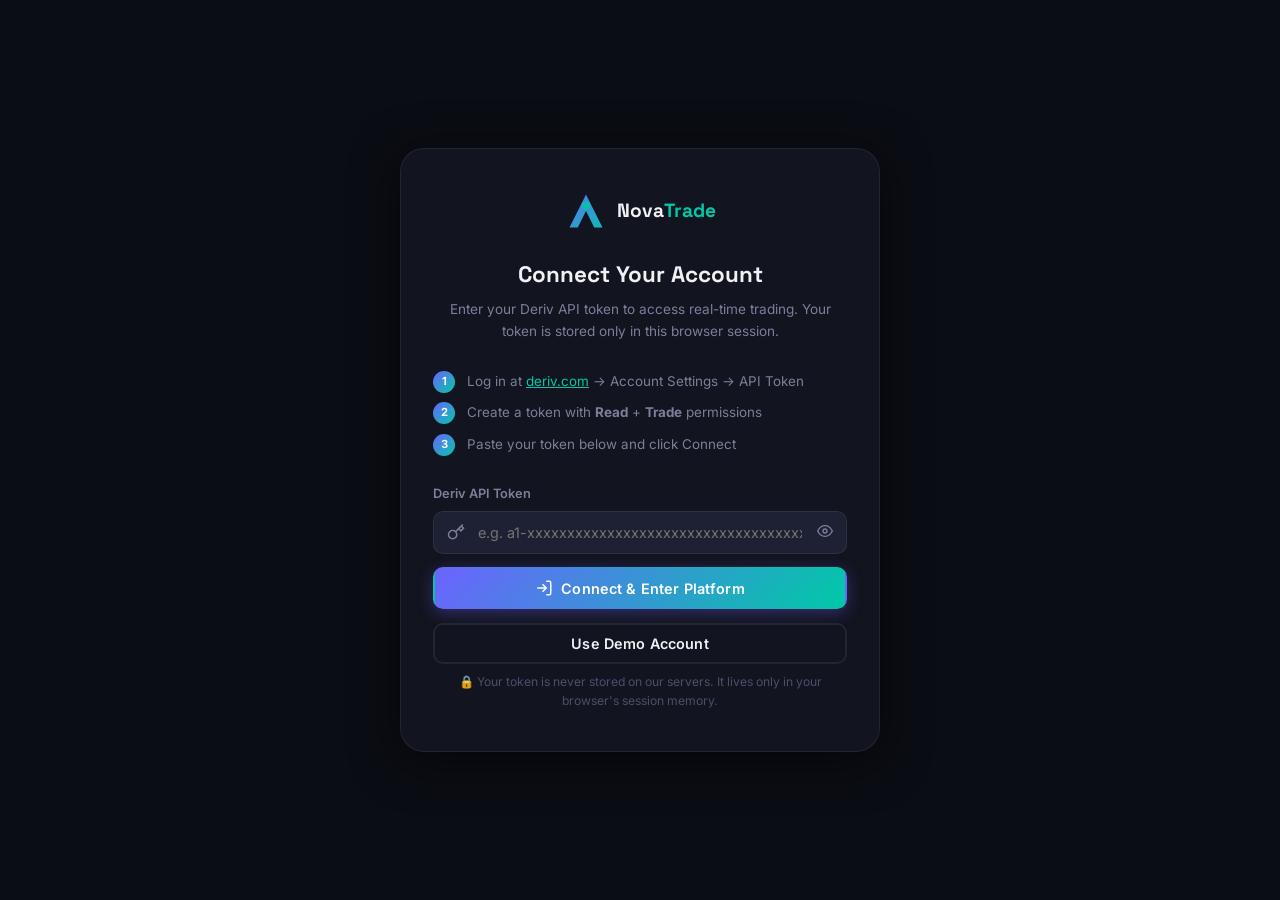
==== dashboard.html @ 6cf92b26 "🚀 Initial commit — NovaTrade trading platform" ====
<!DOCTYPE html>
<html lang="en">
<head>
  <meta charset="UTF-8"/>
  <meta name="viewport" content="width=device-width, initial-scale=1.0"/>
  <title>NovaTrade — Trading Dashboard</title>
  <link rel="icon" type="image/svg+xml" href="assets/logo.svg"/>
  <link rel="stylesheet" href="css/main.css"/>
  <link rel="stylesheet" href="css/dashboard.css"/>
  <link href="https://fonts.googleapis.com/css2?family=Inter:wght@300;400;500;600;700;800&family=Space+Grotesk:wght@400;500;600;700&display=swap" rel="stylesheet"/>
</head>
<body class="dashboard-body">

<!-- AUTH GATE -->
<div class="auth-gate" id="authGate">
  <div class="auth-card">
    <div class="auth-logo">
      <svg width="44" height="44" viewBox="0 0 32 32" fill="none">
        <defs>
          <linearGradient id="aLogoGrad" x1="0" y1="0" x2="32" y2="32" gradientUnits="userSpaceOnUse">
            <stop offset="0%" stop-color="#6C63FF"/>
            <stop offset="100%" stop-color="#00C9A7"/>
          </linearGradient>
        </defs>
        <path d="M4 28 L16 4 L28 28 L22 28 L16 16 L10 28 Z" fill="url(#aLogoGrad)"/>
        <circle cx="16" cy="12" r="3" fill="#00C9A7" opacity="0.85"/>
      </svg>
      <span class="logo-text">Nova<span class="logo-accent">Trade</span></span>
    </div>
    <h2>Connect Your Account</h2>
    <p class="auth-sub">Enter your Deriv API token to access real-time trading. Your token is stored only in this browser session.</p>

    <div class="auth-steps">
      <div class="step">
        <span class="step-num">1</span>
        <span>Log in at <a href="https://deriv.com" target="_blank" rel="noopener">deriv.com</a> → Account Settings → API Token</span>
      </div>
      <div class="step">
        <span class="step-num">2</span>
        <span>Create a token with <strong>Read</strong> + <strong>Trade</strong> permissions</span>
      </div>
      <div class="step">
        <span class="step-num">3</span>
        <span>Paste your token below and click Connect</span>
      </div>
    </div>

    <div class="auth-form">
      <div class="input-group">
        <label for="apiTokenInput">Deriv API Token</label>
        <div class="input-wrap">
          <svg class="input-icon" width="18" height="18" viewBox="0 0 24 24" fill="none" stroke="currentColor" stroke-width="2"><path d="M21 2l-2 2m-7.61 7.61a5.5 5.5 0 1 1-7.778 7.778 5.5 5.5 0 0 1 7.777-7.777zm0 0L15.5 7.5m0 0l3 3L22 7l-3-3m-3.5 3.5L19 4"/></svg>
          <input type="password" id="apiTokenInput" placeholder="e.g. a1-xxxxxxxxxxxxxxxxxxxxxxxxxxxxxxxxxxxxxxxx" autocomplete="off"/>
          <button class="toggle-vis" id="toggleVis" aria-label="Toggle visibility" type="button">
            <svg width="16" height="16" viewBox="0 0 24 24" fill="none" stroke="currentColor" stroke-width="2"><path d="M1 12s4-8 11-8 11 8 11 8-4 8-11 8-11-8-11-8z"/><circle cx="12" cy="12" r="3"/></svg>
          </button>
        </div>
      </div>
      <div class="auth-error" id="authError"></div>
      <button class="btn btn-primary btn-full" id="connectBtn">
        <svg width="18" height="18" viewBox="0 0 24 24" fill="none" stroke="currentColor" stroke-width="2"><path d="M15 3h4a2 2 0 0 1 2 2v14a2 2 0 0 1-2 2h-4M10 17l5-5-5-5M13 12H3"/></svg>
        Connect &amp; Enter Platform
      </button>
      <button class="btn btn-ghost btn-full" id="demoBtn">
        Use Demo Account
      </button>
    </div>
    <p class="auth-note">🔒 Your token is never stored on our servers. It lives only in your browser's session memory.</p>
  </div>
</div>

<!-- MAIN DASHBOARD -->
<div class="dash-layout" id="dashLayout" style="display:none">

  <!-- SIDEBAR -->
  <aside class="sidebar" id="sidebar">
    <div class="sidebar-logo">
      <svg width="28" height="28" viewBox="0 0 32 32" fill="none">
        <defs>
          <linearGradient id="sLogoGrad" x1="0" y1="0" x2="32" y2="32" gradientUnits="userSpaceOnUse">
            <stop offset="0%" stop-color="#6C63FF"/>
            <stop offset="100%" stop-color="#00C9A7"/>
          </linearGradient>
        </defs>
        <path d="M4 28 L16 4 L28 28 L22 28 L16 16 L10 28 Z" fill="url(#sLogoGrad)"/>
        <circle cx="16" cy="12" r="3" fill="#00C9A7" opacity="0.85"/>
      </svg>
      <span class="logo-text">Nova<span class="logo-accent">Trade</span></span>
    </div>

    <nav class="sidebar-nav">
      <a href="#" class="sidebar-link active" data-tab="trade">
        <svg width="18" height="18" viewBox="0 0 24 24" fill="none" stroke="currentColor" stroke-width="2"><polyline points="22 12 18 12 15 21 9 3 6 12 2 12"/></svg>
        <span>Trade</span>
      </a>
      <a href="#" class="sidebar-link" data-tab="portfolio">
        <svg width="18" height="18" viewBox="0 0 24 24" fill="none" stroke="currentColor" stroke-width="2"><line x1="18" y1="20" x2="18" y2="10"/><line x1="12" y1="20" x2="12" y2="4"/><line x1="6" y1="20" x2="6" y2="14"/></svg>
        <span>Portfolio</span>
      </a>
      <a href="#" class="sidebar-link" data-tab="history">
        <svg width="18" height="18" viewBox="0 0 24 24" fill="none" stroke="currentColor" stroke-width="2"><circle cx="12" cy="12" r="10"/><polyline points="12 6 12 12 16 14"/></svg>
        <span>History</span>
      </a>
      <a href="#" class="sidebar-link" data-tab="markets">
        <svg width="18" height="18" viewBox="0 0 24 24" fill="none" stroke="currentColor" stroke-width="2"><rect x="2" y="3" width="20" height="14" rx="2"/><line x1="8" y1="21" x2="16" y2="21"/><line x1="12" y1="17" x2="12" y2="21"/></svg>
        <span>Markets</span>
      </a>
    </nav>

    <div class="sidebar-bottom">
      <div class="account-info" id="accountInfo">
        <div class="account-avatar" id="accountAvatar">?</div>
        <div class="account-details">
          <div class="account-name" id="accountName">Loading…</div>
          <div class="account-type" id="accountType">—</div>
        </div>
      </div>
      <button class="sidebar-link logout-btn" id="logoutBtn">
        <svg width="16" height="16" viewBox="0 0 24 24" fill="none" stroke="currentColor" stroke-width="2"><path d="M9 21H5a2 2 0 0 1-2-2V5a2 2 0 0 1 2-2h4M16 17l5-5-5-5M21 12H9"/></svg>
        <span>Disconnect</span>
      </button>
    </div>
  </aside>

  <!-- MAIN CONTENT -->
  <main class="dash-main">
    <!-- TOP BAR -->
    <header class="dash-header">
      <div class="dash-header-left">
        <button class="sidebar-toggle" id="sidebarToggle" aria-label="Toggle sidebar">
          <svg width="20" height="20" viewBox="0 0 24 24" fill="none" stroke="currentColor" stroke-width="2"><line x1="3" y1="12" x2="21" y2="12"/><line x1="3" y1="6" x2="21" y2="6"/><line x1="3" y1="18" x2="21" y2="18"/></svg>
        </button>
        <div class="ws-status" id="wsStatus">
          <span class="ws-dot connecting"></span>
          <span class="ws-label">Connecting…</span>
        </div>
      </div>
      <div class="dash-header-right">
        <div class="balance-pill">
          <svg width="14" height="14" viewBox="0 0 24 24" fill="none" stroke="currentColor" stroke-width="2"><path d="M1 4c0-1.1.9-2 2-2h18a2 2 0 0 1 2 2v16a2 2 0 0 1-2 2H3a2 2 0 0 1-2-2V4zm14 0v20M1 10h22"/></svg>
          <span id="balanceDisplay">—</span>
        </div>
      </div>
    </header>

    <!-- TRADE TAB -->
    <div class="tab-content active" id="tab-trade">
      <div class="trade-grid">

        <!-- CHART PANEL -->
        <div class="chart-panel panel">
          <div class="panel-header">
            <div class="symbol-selector">
              <select id="symbolSelect" class="symbol-select">
                <option value="R_100">Volatility 100 Index</option>
                <option value="R_75">Volatility 75 Index</option>
                <option value="R_50">Volatility 50 Index</option>
                <option value="R_25">Volatility 25 Index</option>
                <option value="R_10">Volatility 10 Index</option>
                <option value="CRASH500">Crash 500 Index</option>
                <option value="BOOM500">Boom 500 Index</option>
                <option value="CRASH1000">Crash 1000 Index</option>
                <option value="BOOM1000">Boom 1000 Index</option>
                <option value="stpRNG">Step Index</option>
                <option value="frxEURUSD">EUR/USD</option>
                <option value="frxGBPUSD">GBP/USD</option>
                <option value="frxUSDJPY">USD/JPY</option>
                <option value="frxAUDUSD">AUD/USD</option>
                <option value="frxXAUUSD">Gold (XAU/USD)</option>
              </select>
              <div class="live-price" id="livePrice">
                <span class="price-value" id="priceValue">—</span>
                <span class="price-change" id="priceChange">—</span>
              </div>
            </div>
            <div class="chart-controls">
              <button class="chart-type-btn active" data-type="candle">Candle</button>
              <button class="chart-type-btn" data-type="line">Line</button>
              <div class="granularity-select">
                <select id="granularitySelect">
                  <option value="60">1m</option>
                  <option value="300" selected>5m</option>
                  <option value="900">15m</option>
                  <option value="3600">1h</option>
                  <option value="86400">1D</option>
                </select>
              </div>
            </div>
          </div>
          <div class="chart-area">
            <canvas id="priceChart"></canvas>
            <div class="chart-loading" id="chartLoading">
              <div class="spinner"></div>
              <span>Loading chart…</span>
            </div>
          </div>
        </div>

        <!-- ORDER PANEL -->
        <div class="order-panel panel">
          <div class="panel-header">
            <h3>Place Contract</h3>
          </div>
          <div class="order-form">
            <div class="form-group">
              <label>Contract Type</label>
              <div class="contract-type-tabs">
                <button class="ct-tab active" data-ct="rise_fall">Rise / Fall</button>
                <button class="ct-tab" data-ct="touch">Touch / No Touch</button>
                <button class="ct-tab" data-ct="in_out">In / Out</button>
              </div>
            </div>

            <div class="form-group">
              <label for="stakeInput">Stake Amount (USD)</label>
              <div class="input-wrap">
                <span class="input-prefix">$</span>
                <input type="number" id="stakeInput" value="10" min="0.35" max="50000" step="0.01" class="form-control"/>
              </div>
              <div class="stake-quick">
                <button class="quick-btn" data-val="1">$1</button>
                <button class="quick-btn" data-val="5">$5</button>
                <button class="quick-btn" data-val="10">$10</button>
                <button class="quick-btn" data-val="25">$25</button>
                <button class="quick-btn" data-val="50">$50</button>
              </div>
            </div>

            <div class="form-group">
              <label for="durationInput">Duration</label>
              <div class="duration-row">
                <input type="number" id="durationInput" value="5" min="1" max="365" class="form-control duration-field"/>
                <select id="durationUnit" class="form-control duration-unit">
                  <option value="t">Ticks</option>
                  <option value="s">Seconds</option>
                  <option value="m" selected>Minutes</option>
                  <option value="h">Hours</option>
                  <option value="d">Days</option>
                </select>
              </div>
            </div>

            <div class="payout-preview" id="payoutPreview">
              <div class="payout-row">
                <span>Est. Payout</span>
                <span id="payoutAmt">—</span>
              </div>
              <div class="payout-row">
                <span>Profit if win</span>
                <span id="profitAmt" class="profit-green">—</span>
              </div>
            </div>

            <div class="order-btns">
              <button class="btn-trade btn-rise" id="riseBtn">
                <svg width="18" height="18" viewBox="0 0 24 24" fill="none" stroke="currentColor" stroke-width="2.5"><polyline points="18 15 12 9 6 15"/></svg>
                Rise
              </button>
              <button class="btn-trade btn-fall" id="fallBtn">
                <svg width="18" height="18" viewBox="0 0 24 24" fill="none" stroke="currentColor" stroke-width="2.5"><polyline points="6 9 12 15 18 9"/></svg>
                Fall
              </button>
            </div>

            <div class="trade-result" id="tradeResult"></div>
          </div>
        </div>

      </div>

      <!-- OPEN CONTRACTS -->
      <div class="panel open-contracts-panel">
        <div class="panel-header">
          <h3>Open Contracts</h3>
          <span class="badge" id="openContractsBadge">0</span>
        </div>
        <div class="table-wrap">
          <table class="data-table" id="openContractsTable">
            <thead>
              <tr>
                <th>Contract ID</th>
                <th>Symbol</th>
                <th>Type</th>
                <th>Stake</th>
                <th>Payout</th>
                <th>Current P&amp;L</th>
                <th>Status</th>
              </tr>
            </thead>
            <tbody id="openContractsTbody">
              <tr class="empty-row">
                <td colspan="7">No open contracts. Place a trade above.</td>
              </tr>
            </tbody>
          </table>
        </div>
      </div>
    </div>

    <!-- PORTFOLIO TAB -->
    <div class="tab-content" id="tab-portfolio">
      <div class="portfolio-cards">
        <div class="kpi-card">
          <div class="kpi-icon kpi--purple">💼</div>
          <div class="kpi-data">
            <div class="kpi-label">Account Balance</div>
            <div class="kpi-value" id="portfolioBalance">—</div>
          </div>
        </div>
        <div class="kpi-card">
          <div class="kpi-icon kpi--teal">📊</div>
          <div class="kpi-data">
            <div class="kpi-label">Total Trades</div>
            <div class="kpi-value" id="totalTrades">—</div>
          </div>
        </div>
        <div class="kpi-card">
          <div class="kpi-icon kpi--green">✅</div>
          <div class="kpi-data">
            <div class="kpi-label">Won</div>
            <div class="kpi-value" id="tradesWon">—</div>
          </div>
        </div>
        <div class="kpi-card">
          <div class="kpi-icon kpi--red">❌</div>
          <div class="kpi-data">
            <div class="kpi-label">Lost</div>
            <div class="kpi-value" id="tradesLost">—</div>
          </div>
        </div>
        <div class="kpi-card">
          <div class="kpi-icon kpi--blue">🎯</div>
          <div class="kpi-data">
            <div class="kpi-label">Win Rate</div>
            <div class="kpi-value" id="winRate">—</div>
          </div>
        </div>
        <div class="kpi-card">
          <div class="kpi-icon kpi--orange">💰</div>
          <div class="kpi-data">
            <div class="kpi-label">Net P&L (Session)</div>
            <div class="kpi-value" id="netPnl">—</div>
          </div>
        </div>
      </div>

      <div class="panel">
        <div class="panel-header"><h3>Account Information</h3></div>
        <div class="account-details-grid" id="accountDetailsGrid">
          <div class="detail-row"><span class="detail-label">Login ID</span><span class="detail-val" id="detailLoginId">—</span></div>
          <div class="detail-row"><span class="detail-label">Currency</span><span class="detail-val" id="detailCurrency">—</span></div>
          <div class="detail-row"><span class="detail-label">Account Type</span><span class="detail-val" id="detailType">—</span></div>
          <div class="detail-row"><span class="detail-label">Country</span><span class="detail-val" id="detailCountry">—</span></div>
          <div class="detail-row"><span class="detail-label">Email</span><span class="detail-val" id="detailEmail">—</span></div>
          <div class="detail-row"><span class="detail-label">Status</span><span class="detail-val status-active">Active ✓</span></div>
        </div>
      </div>
    </div>

    <!-- HISTORY TAB -->
    <div class="tab-content" id="tab-history">
      <div class="panel">
        <div class="panel-header">
          <h3>Contract History</h3>
          <button class="btn btn-sm btn-outline" id="refreshHistory">Refresh</button>
        </div>
        <div class="table-wrap">
          <table class="data-table" id="historyTable">
            <thead>
              <tr>
                <th>Date &amp; Time</th>
                <th>Symbol</th>
                <th>Contract</th>
                <th>Stake</th>
                <th>Payout</th>
                <th>P&amp;L</th>
                <th>Result</th>
              </tr>
            </thead>
            <tbody id="historyTbody">
              <tr class="empty-row">
                <td colspan="7">No contract history yet.</td>
              </tr>
            </tbody>
          </table>
        </div>
      </div>
    </div>

    <!-- MARKETS TAB -->
    <div class="tab-content" id="tab-markets">
      <div class="panel">
        <div class="panel-header">
          <h3>Market Watchlist</h3>
          <div class="search-wrap">
            <input type="text" id="marketSearch" placeholder="Search symbols…" class="search-input"/>
          </div>
        </div>
        <div class="markets-watchlist" id="marketsWatchlist">
          <div class="watchlist-loading">
            <div class="spinner"></div> Loading markets…
          </div>
        </div>
      </div>
    </div>

  </main>
</div>

<!-- TOAST CONTAINER -->
<div class="toast-container" id="toastContainer"></div>

<script src="js/deriv-ws.js"></script>
<script src="js/chart.js"></script>
<script src="js/dashboard.js"></script>
</body>
</html>
---- css/main.css ----
/* ============================================================
   NovaTrade — Main Stylesheet
   Author: NovaTrade Engineering
   ============================================================ */

:root {
  /* Palette */
  --bg-deep:       #0b0d14;
  --bg-card:       #12141f;
  --bg-card2:      #181b2a;
  --bg-input:      #1e2133;
  --border:        rgba(255,255,255,0.07);
  --border-focus:  rgba(108,99,255,0.6);

  --purple:        #6C63FF;
  --purple-dark:   #5348d4;
  --teal:          #00C9A7;
  --teal-dark:     #00a88c;
  --blue:          #4F9CF9;
  --green:         #22c55e;
  --red:           #ef4444;
  --orange:        #f97316;
  --yellow:        #eab308;

  --text:          #f0f1f5;
  --text-muted:    #7b7f99;
  --text-dim:      #4a4f6a;

  /* Typography */
  --font-body:     'Inter', -apple-system, BlinkMacSystemFont, sans-serif;
  --font-display:  'Space Grotesk', sans-serif;

  /* Radius */
  --r-sm: 6px;
  --r-md: 10px;
  --r-lg: 16px;
  --r-xl: 24px;

  /* Shadows */
  --shadow-sm:  0 2px 8px rgba(0,0,0,.3);
  --shadow-md:  0 4px 24px rgba(0,0,0,.45);
  --shadow-lg:  0 8px 48px rgba(0,0,0,.55);
  --shadow-glow: 0 0 32px rgba(108,99,255,.18);
}

*,*::before,*::after { box-sizing: border-box; margin: 0; padding: 0; }

html { scroll-behavior: smooth; font-size: 16px; }

body {
  font-family: var(--font-body);
  background: var(--bg-deep);
  color: var(--text);
  line-height: 1.6;
  overflow-x: hidden;
}

/* ---- SCROLLBAR ---- */
::-webkit-scrollbar { width: 6px; height: 6px; }
::-webkit-scrollbar-track { background: var(--bg-card); }
::-webkit-scrollbar-thumb { background: var(--bg-input); border-radius: 99px; }
::-webkit-scrollbar-thumb:hover { background: var(--purple); }

/* ---- UTILS ---- */
.container { max-width: 1200px; margin: 0 auto; padding: 0 1.5rem; }
.gradient-text {
  background: linear-gradient(135deg, var(--purple), var(--teal));
  -webkit-background-clip: text;
  -webkit-text-fill-color: transparent;
  background-clip: text;
}
.section { padding: 6rem 0; }
.section-label {
  font-family: var(--font-display);
  font-size: .75rem;
  font-weight: 600;
  letter-spacing: .12em;
  text-transform: uppercase;
  color: var(--purple);
  margin-bottom: .75rem;
}
.section-title {
  font-family: var(--font-display);
  font-size: clamp(1.75rem, 3vw, 2.5rem);
  font-weight: 700;
  line-height: 1.2;
  margin-bottom: 3rem;
}

/* ---- BUTTONS ---- */
.btn {
  display: inline-flex; align-items: center; gap: .5rem;
  font-family: var(--font-body);
  font-size: .9rem;
  font-weight: 600;
  padding: .625rem 1.375rem;
  border-radius: var(--r-md);
  border: 2px solid transparent;
  cursor: pointer;
  transition: all .2s ease;
  text-decoration: none;
  white-space: nowrap;
  letter-spacing: .01em;
}
.btn-lg { padding: .85rem 2rem; font-size: 1rem; border-radius: var(--r-lg); }
.btn-sm { padding: .375rem .875rem; font-size: .8rem; }

.btn-primary {
  background: linear-gradient(135deg, var(--purple), var(--teal));
  color: #fff;
  border-color: transparent;
  box-shadow: 0 4px 16px rgba(108,99,255,.35);
}
.btn-primary:hover {
  transform: translateY(-1px);
  box-shadow: 0 6px 24px rgba(108,99,255,.5);
}

.btn-ghost {
  background: transparent;
  color: var(--text);
  border-color: var(--border);
}
.btn-ghost:hover { border-color: var(--purple); color: var(--purple); }

.btn-outline {
  background: transparent;
  color: var(--purple);
  border-color: var(--purple);
}
.btn-outline:hover { background: var(--purple); color: #fff; }

.btn-full { width: 100%; justify-content: center; }

/* ---- NAVBAR ---- */
.navbar {
  position: fixed; top: 0; left: 0; right: 0; z-index: 100;
  background: transparent;
  transition: background .3s, box-shadow .3s;
}
.navbar.scrolled {
  background: rgba(11,13,20,.92);
  backdrop-filter: blur(16px);
  box-shadow: 0 1px 0 var(--border);
}
.nav-inner {
  display: flex; align-items: center; justify-content: space-between;
  max-width: 1200px; margin: 0 auto; padding: 1rem 1.5rem;
}
.nav-logo {
  display: flex; align-items: center; gap: .6rem;
  text-decoration: none;
}
.logo-text {
  font-family: var(--font-display);
  font-weight: 700;
  font-size: 1.2rem;
  color: var(--text);
}
.logo-accent { color: var(--teal); }
.nav-links {
  display: flex; align-items: center; gap: 2rem;
  list-style: none;
}
.nav-links a {
  color: var(--text-muted);
  text-decoration: none;
  font-size: .9rem;
  font-weight: 500;
  transition: color .2s;
}
.nav-links a:hover { color: var(--text); }
.nav-cta {
  background: linear-gradient(135deg, var(--purple), var(--teal));
  -webkit-background-clip: text !important;
  -webkit-text-fill-color: transparent;
  background-clip: text !important;
  font-weight: 700 !important;
  border: 1.5px solid;
  border-image: linear-gradient(135deg, var(--purple), var(--teal)) 1;
  padding: .35rem .9rem;
  border-radius: var(--r-sm);
  color: var(--purple) !important;
}

.hamburger {
  display: none;
  flex-direction: column; gap: 5px;
  background: none; border: none; cursor: pointer; padding: .25rem;
}
.hamburger span {
  display: block; width: 22px; height: 2px;
  background: var(--text); border-radius: 99px;
  transition: all .25s;
}

/* ---- HERO ---- */
.hero {
  position: relative;
  min-height: 100vh;
  display: flex; align-items: center;
  overflow: hidden;
}
.hero-bg {
  position: absolute; inset: 0; z-index: 0;
}
#heroCanvas { width: 100%; height: 100%; }
.hero-content {
  position: relative; z-index: 1;
  padding-top: 6rem; padding-bottom: 4rem;
}
.hero-badge {
  display: inline-flex; align-items: center; gap: .4rem;
  background: rgba(108,99,255,.12);
  border: 1px solid rgba(108,99,255,.3);
  color: var(--purple);
  font-size: .8rem; font-weight: 600;
  padding: .35rem .85rem;
  border-radius: 99px;
  margin-bottom: 1.5rem;
  letter-spacing: .05em;
}
.hero-title {
  font-family: var(--font-display);
  font-size: clamp(2.5rem, 6vw, 4.5rem);
  font-weight: 800;
  line-height: 1.1;
  margin-bottom: 1.25rem;
}
.hero-sub {
  font-size: clamp(1rem, 2vw, 1.2rem);
  color: var(--text-muted);
  max-width: 560px;
  margin-bottom: 2.5rem;
  line-height: 1.7;
}
.hero-actions { display: flex; flex-wrap: wrap; gap: 1rem; margin-bottom: 3rem; }
.hero-stats {
  display: flex; align-items: center; gap: 1.5rem;
  flex-wrap: wrap;
}
.stat-item { display: flex; flex-direction: column; }
.stat-num {
  font-family: var(--font-display);
  font-size: 1.6rem; font-weight: 800;
  color: var(--text);
}
.stat-label { font-size: .78rem; color: var(--text-muted); text-transform: uppercase; letter-spacing: .08em; }
.stat-divider { width: 1px; height: 40px; background: var(--border); }

.hero-scroll {
  position: absolute; bottom: 2rem; left: 50%; transform: translateX(-50%);
  z-index: 1;
}
.scroll-indicator {
  width: 26px; height: 40px;
  border: 2px solid var(--border);
  border-radius: 13px;
  display: flex; justify-content: center; padding-top: 6px;
}
.scroll-indicator span {
  display: block;
  width: 4px; height: 8px;
  background: var(--purple);
  border-radius: 2px;
  animation: scrollBounce 1.8s ease-in-out infinite;
}
@keyframes scrollBounce {
  0%,100% { transform: translateY(0); opacity: 1; }
  50% { transform: translateY(8px); opacity: .4; }
}

/* ---- TICKER ---- */
.ticker-wrap {
  background: var(--bg-card);
  border-top: 1px solid var(--border);
  border-bottom: 1px solid var(--border);
  overflow: hidden; padding: .6rem 0;
}
.ticker-strip {
  display: flex; gap: 2.5rem;
  white-space: nowrap;
  animation: tickerScroll 35s linear infinite;
  will-change: transform;
}
.ticker-strip:hover { animation-play-state: paused; }
@keyframes tickerScroll { 0% { transform: translateX(0); } 100% { transform: translateX(-50%); } }
.ticker-item {
  display: inline-flex; align-items: center; gap: .5rem;
  font-size: .82rem; font-weight: 500;
  color: var(--text-muted);
}
.ticker-item .t-sym { color: var(--text); font-weight: 600; }
.ticker-item .t-price { font-variant-numeric: tabular-nums; }
.ticker-item .t-up { color: var(--green); }
.ticker-item .t-down { color: var(--red); }

/* ---- FEATURES ---- */
.features-grid {
  display: grid;
  grid-template-columns: repeat(auto-fit, minmax(300px, 1fr));
  gap: 1.25rem;
}
.feature-card {
  background: var(--bg-card);
  border: 1px solid var(--border);
  border-radius: var(--r-lg);
  padding: 1.75rem;
  position: relative;
  transition: border-color .25s, transform .25s, box-shadow .25s;
}
.feature-card:hover {
  border-color: rgba(108,99,255,.35);
  transform: translateY(-3px);
  box-shadow: var(--shadow-glow);
}
.feature-card--highlight {
  border-color: rgba(108,99,255,.3);
  background: linear-gradient(145deg, rgba(108,99,255,.07), rgba(0,201,167,.05));
}
.feat-icon {
  width: 48px; height: 48px;
  border-radius: var(--r-md);
  display: flex; align-items: center; justify-content: center;
  margin-bottom: 1.25rem;
}
.feat-icon--purple { background: rgba(108,99,255,.15); color: var(--purple); }
.feat-icon--teal   { background: rgba(0,201,167,.15);  color: var(--teal); }
.feat-icon--blue   { background: rgba(79,156,249,.15); color: var(--blue); }
.feature-card h3 { font-size: 1.05rem; font-weight: 600; margin-bottom: .5rem; }
.feature-card p  { font-size: .9rem; color: var(--text-muted); line-height: 1.65; }
.card-badge {
  position: absolute; top: 1rem; right: 1rem;
  background: linear-gradient(135deg, var(--purple), var(--teal));
  color: #fff; font-size: .7rem; font-weight: 700;
  padding: .2rem .55rem; border-radius: 99px; letter-spacing: .05em;
}

/* ---- MARKETS ---- */
.markets { background: linear-gradient(180deg, var(--bg-deep) 0%, #0e1020 100%); }
.markets-grid {
  display: grid;
  grid-template-columns: repeat(auto-fit, minmax(240px, 1fr));
  gap: 1.25rem;
}
.market-card {
  background: var(--bg-card);
  border: 1px solid var(--border);
  border-radius: var(--r-lg);
  padding: 1.75rem;
  transition: border-color .25s, transform .25s;
}
.market-card:hover { border-color: rgba(0,201,167,.35); transform: translateY(-3px); }
.market-icon { font-size: 2rem; margin-bottom: 1rem; }
.market-card h3 { font-size: 1rem; font-weight: 600; margin-bottom: .4rem; }
.market-card p { font-size: .85rem; color: var(--text-muted); margin-bottom: 1rem; }
.market-pairs { display: flex; flex-wrap: wrap; gap: .4rem; }
.market-pairs span {
  background: var(--bg-input); color: var(--text-muted);
  font-size: .73rem; font-weight: 500;
  padding: .2rem .55rem; border-radius: 99px;
  border: 1px solid var(--border);
}

/* ---- PRICING ---- */
.pricing-grid {
  display: grid;
  grid-template-columns: repeat(auto-fit, minmax(280px, 1fr));
  gap: 1.5rem;
  align-items: start;
}
.pricing-card {
  background: var(--bg-card);
  border: 1px solid var(--border);
  border-radius: var(--r-xl);
  padding: 2rem;
  position: relative;
  text-align: center;
}
.pricing-card--featured {
  border-color: var(--purple);
  background: linear-gradient(160deg, rgba(108,99,255,.1), rgba(0,201,167,.06));
  box-shadow: 0 0 40px rgba(108,99,255,.2);
  transform: scale(1.03);
}
.plan-badge {
  position: absolute; top: -14px; left: 50%; transform: translateX(-50%);
  background: linear-gradient(135deg, var(--purple), var(--teal));
  color: #fff; font-size: .72rem; font-weight: 700;
  padding: .25rem .8rem; border-radius: 99px; letter-spacing: .05em;
}
.plan-name { font-family: var(--font-display); font-size: .9rem; font-weight: 600; color: var(--text-muted); text-transform: uppercase; letter-spacing: .08em; margin-bottom: .5rem; }
.plan-price { font-family: var(--font-display); font-size: 2.8rem; font-weight: 800; color: var(--text); }
.plan-price span { font-size: 1rem; font-weight: 400; color: var(--text-muted); }
.plan-sub { font-size: .83rem; color: var(--text-muted); margin-bottom: 1.5rem; }
.plan-features { list-style: none; text-align: left; margin-bottom: 1.75rem; }
.plan-features li { font-size: .88rem; color: var(--text-muted); padding: .4rem 0; border-bottom: 1px solid var(--border); }
.plan-features li:last-child { border: none; }

/* ---- CTA BANNER ---- */
.cta-banner {
  background: linear-gradient(135deg, rgba(108,99,255,.18), rgba(0,201,167,.12));
  border-top: 1px solid rgba(108,99,255,.2);
  border-bottom: 1px solid rgba(108,99,255,.2);
  padding: 4rem 0;
}
.cta-inner {
  display: flex; align-items: center; justify-content: space-between;
  flex-wrap: wrap; gap: 2rem;
}
.cta-text h2 { font-family: var(--font-display); font-size: 2rem; font-weight: 700; }
.cta-text p  { color: var(--text-muted); margin-top: .4rem; }

/* ---- FOOTER ---- */
.footer {
  background: var(--bg-card);
  border-top: 1px solid var(--border);
  padding: 3rem 0 1.5rem;
}
.footer-top { display: flex; gap: 3rem; flex-wrap: wrap; margin-bottom: 2.5rem; }
.footer-brand { flex: 1; min-width: 200px; }
.footer-brand .nav-logo { margin-bottom: .75rem; }
.footer-brand p { font-size: .85rem; color: var(--text-muted); max-width: 280px; margin-top: .5rem; }
.footer-links { display: flex; gap: 3rem; flex-wrap: wrap; }
.footer-col h4 { font-size: .8rem; font-weight: 700; text-transform: uppercase; letter-spacing: .1em; color: var(--text); margin-bottom: .75rem; }
.footer-col ul { list-style: none; }
.footer-col li { margin-bottom: .4rem; }
.footer-col a { font-size: .85rem; color: var(--text-muted); text-decoration: none; transition: color .2s; }
.footer-col a:hover { color: var(--teal); }
.footer-bottom { border-top: 1px solid var(--border); padding-top: 1.25rem; }
.footer-bottom p { font-size: .78rem; color: var(--text-dim); text-align: center; line-height: 1.6; }

/* ---- RESPONSIVE ---- */
@media (max-width: 768px) {
  .nav-links {
    display: none;
    position: fixed; top: 0; left: 0; right: 0; bottom: 0;
    background: rgba(11,13,20,.97);
    flex-direction: column; justify-content: center; align-items: center;
    gap: 2rem; z-index: 99;
  }
  .nav-links.open { display: flex; }
  .nav-links a { font-size: 1.2rem; }
  .hamburger { display: flex; z-index: 100; position: relative; }

  .hero-title { font-size: 2.2rem; }
  .pricing-card--featured { transform: none; }
  .cta-inner { flex-direction: column; text-align: center; }
  .footer-top { flex-direction: column; }
}
---- css/dashboard.css ----
/* ============================================================
   NovaTrade — Dashboard Stylesheet
   ============================================================ */

/* ---- AUTH GATE ---- */
.auth-gate {
  position: fixed; inset: 0; z-index: 200;
  background: var(--bg-deep);
  display: flex; align-items: center; justify-content: center;
  padding: 1rem;
}
.auth-card {
  background: var(--bg-card);
  border: 1px solid var(--border);
  border-radius: var(--r-xl);
  padding: 2.5rem 2rem;
  max-width: 480px; width: 100%;
  box-shadow: var(--shadow-lg);
}
.auth-logo {
  display: flex; align-items: center; justify-content: center; gap: .6rem;
  margin-bottom: 1.5rem;
}
.auth-card h2 {
  font-family: var(--font-display);
  font-size: 1.4rem; font-weight: 700;
  text-align: center; margin-bottom: .4rem;
}
.auth-sub { font-size: .85rem; color: var(--text-muted); text-align: center; margin-bottom: 1.75rem; }

.auth-steps { display: flex; flex-direction: column; gap: .6rem; margin-bottom: 1.75rem; }
.step { display: flex; align-items: flex-start; gap: .75rem; font-size: .84rem; color: var(--text-muted); }
.step-num {
  width: 22px; height: 22px; flex-shrink: 0;
  background: linear-gradient(135deg, var(--purple), var(--teal));
  border-radius: 50%;
  display: flex; align-items: center; justify-content: center;
  font-size: .7rem; font-weight: 700; color: #fff;
}
.step a { color: var(--teal); }

.auth-form { display: flex; flex-direction: column; gap: .85rem; }
.input-group { display: flex; flex-direction: column; gap: .4rem; }
.input-group label { font-size: .8rem; font-weight: 600; color: var(--text-muted); }
.input-wrap { position: relative; display: flex; align-items: center; }
.input-icon { position: absolute; left: .85rem; color: var(--text-muted); pointer-events: none; }
.input-wrap input {
  width: 100%;
  background: var(--bg-input);
  border: 1px solid var(--border);
  border-radius: var(--r-md);
  padding: .75rem 2.75rem .75rem 2.75rem;
  color: var(--text);
  font-size: .9rem;
  font-family: var(--font-body);
  transition: border-color .2s;
  outline: none;
}
.input-wrap input:focus { border-color: var(--border-focus); }
.toggle-vis {
  position: absolute; right: .85rem;
  background: none; border: none; color: var(--text-muted);
  cursor: pointer; padding: 0;
  transition: color .2s;
}
.toggle-vis:hover { color: var(--text); }

.auth-error {
  font-size: .83rem; color: var(--red);
  background: rgba(239,68,68,.1);
  border: 1px solid rgba(239,68,68,.2);
  border-radius: var(--r-md);
  padding: .5rem .75rem;
  display: none;
}
.auth-error.visible { display: block; }
.auth-note { font-size: .76rem; color: var(--text-dim); text-align: center; margin-top: .5rem; }

/* ---- DASHBOARD LAYOUT ---- */
.dashboard-body {
  background: #0c0e18;
  min-height: 100vh;
  overflow: hidden;
}
.dash-layout {
  display: grid;
  grid-template-columns: 220px 1fr;
  height: 100vh;
  overflow: hidden;
}

/* ---- SIDEBAR ---- */
.sidebar {
  background: var(--bg-card);
  border-right: 1px solid var(--border);
  display: flex; flex-direction: column;
  padding: 1.25rem 0;
  overflow-y: auto;
  height: 100vh;
}
.sidebar-logo {
  display: flex; align-items: center; gap: .55rem;
  padding: 0 1.25rem 1.5rem;
  border-bottom: 1px solid var(--border);
  margin-bottom: .75rem;
}
.sidebar-nav {
  display: flex; flex-direction: column; gap: .1rem;
  flex: 1;
  padding: 0 .75rem;
}
.sidebar-link {
  display: flex; align-items: center; gap: .75rem;
  padding: .7rem .9rem;
  border-radius: var(--r-md);
  color: var(--text-muted);
  font-size: .88rem; font-weight: 500;
  text-decoration: none;
  cursor: pointer;
  transition: background .2s, color .2s;
  border: none; background: none; width: 100%;
}
.sidebar-link:hover { background: var(--bg-input); color: var(--text); }
.sidebar-link.active {
  background: rgba(108,99,255,.15);
  color: var(--purple);
}
.sidebar-link svg { flex-shrink: 0; }
.sidebar-bottom {
  padding: .75rem;
  border-top: 1px solid var(--border);
  margin-top: auto;
}
.account-info {
  display: flex; align-items: center; gap: .75rem;
  padding: .6rem .75rem;
  border-radius: var(--r-md);
  margin-bottom: .25rem;
}
.account-avatar {
  width: 34px; height: 34px;
  background: linear-gradient(135deg, var(--purple), var(--teal));
  border-radius: 50%;
  display: flex; align-items: center; justify-content: center;
  font-weight: 700; font-size: .85rem;
  flex-shrink: 0;
}
.account-details { overflow: hidden; }
.account-name { font-size: .83rem; font-weight: 600; color: var(--text); white-space: nowrap; overflow: hidden; text-overflow: ellipsis; }
.account-type { font-size: .72rem; color: var(--text-muted); }
.logout-btn { color: var(--red) !important; font-size: .83rem !important; }
.logout-btn:hover { background: rgba(239,68,68,.1) !important; }

/* ---- MAIN CONTENT ---- */
.dash-main {
  display: flex; flex-direction: column;
  height: 100vh;
  overflow: hidden;
}

/* ---- DASH HEADER ---- */
.dash-header {
  display: flex; align-items: center; justify-content: space-between;
  padding: .75rem 1.5rem;
  background: var(--bg-card);
  border-bottom: 1px solid var(--border);
  flex-shrink: 0;
}
.dash-header-left { display: flex; align-items: center; gap: 1rem; }
.sidebar-toggle { background: none; border: none; color: var(--text-muted); cursor: pointer; padding: .25rem; border-radius: var(--r-sm); transition: color .2s, background .2s; }
.sidebar-toggle:hover { background: var(--bg-input); color: var(--text); }

.ws-status { display: flex; align-items: center; gap: .5rem; font-size: .8rem; color: var(--text-muted); }
.ws-dot { width: 8px; height: 8px; border-radius: 50%; flex-shrink: 0; }
.ws-dot.connected { background: var(--green); box-shadow: 0 0 6px var(--green); }
.ws-dot.connecting { background: var(--yellow); animation: pulse .9s ease-in-out infinite; }
.ws-dot.disconnected { background: var(--red); }
@keyframes pulse { 0%,100% { opacity: 1; } 50% { opacity: .35; } }

.balance-pill {
  display: flex; align-items: center; gap: .5rem;
  background: var(--bg-input);
  border: 1px solid var(--border);
  border-radius: 99px;
  padding: .35rem 1rem;
  font-size: .85rem; font-weight: 600;
}

/* ---- TAB CONTENTS ---- */
.tab-content { display: none; flex: 1; overflow-y: auto; padding: 1.5rem; flex-direction: column; gap: 1.25rem; }
.tab-content.active { display: flex; }

/* ---- PANELS ---- */
.panel {
  background: var(--bg-card);
  border: 1px solid var(--border);
  border-radius: var(--r-lg);
  overflow: hidden;
}
.panel-header {
  display: flex; align-items: center; justify-content: space-between;
  padding: .9rem 1.25rem;
  border-bottom: 1px solid var(--border);
}
.panel-header h3 { font-size: .92rem; font-weight: 600; }

/* ---- TRADE GRID ---- */
.trade-grid {
  display: grid;
  grid-template-columns: 1fr 340px;
  gap: 1.25rem;
  min-height: 480px;
}

/* CHART PANEL */
.chart-panel { display: flex; flex-direction: column; }
.symbol-selector { display: flex; align-items: center; gap: 1rem; flex: 1; }
.symbol-select {
  background: var(--bg-input); border: 1px solid var(--border);
  border-radius: var(--r-md); color: var(--text);
  font-size: .85rem; padding: .4rem .75rem;
  cursor: pointer; outline: none;
}
.symbol-select:focus { border-color: var(--border-focus); }
.live-price { display: flex; align-items: center; gap: .5rem; }
.price-value { font-family: var(--font-display); font-size: 1.1rem; font-weight: 700; }
.price-change { font-size: .78rem; font-weight: 600; padding: .15rem .45rem; border-radius: 4px; }
.price-change.up { color: var(--green); background: rgba(34,197,94,.1); }
.price-change.down { color: var(--red); background: rgba(239,68,68,.1); }

.chart-controls { display: flex; align-items: center; gap: .5rem; flex-shrink: 0; }
.chart-type-btn {
  background: none; border: 1px solid var(--border); color: var(--text-muted);
  border-radius: var(--r-sm); font-size: .78rem; font-weight: 500;
  padding: .3rem .65rem; cursor: pointer; transition: all .2s;
}
.chart-type-btn.active, .chart-type-btn:hover { background: var(--purple); border-color: var(--purple); color: #fff; }
.granularity-select select {
  background: var(--bg-input); border: 1px solid var(--border);
  color: var(--text); font-size: .78rem;
  padding: .3rem .5rem; border-radius: var(--r-sm);
  cursor: pointer; outline: none;
}

.chart-area { position: relative; flex: 1; min-height: 350px; }
#priceChart { width: 100% !important; height: 100% !important; display: block; }
.chart-loading {
  position: absolute; inset: 0;
  display: flex; align-items: center; justify-content: center; gap: .75rem;
  background: rgba(18,20,31,.8);
  font-size: .85rem; color: var(--text-muted);
  border-radius: 0 0 var(--r-lg) var(--r-lg);
}
.chart-loading.hidden { display: none; }

/* ---- ORDER FORM ---- */
.order-panel { display: flex; flex-direction: column; }
.order-form { padding: 1.25rem; display: flex; flex-direction: column; gap: 1.1rem; flex: 1; }
.form-group { display: flex; flex-direction: column; gap: .4rem; }
.form-group label { font-size: .78rem; font-weight: 600; color: var(--text-muted); text-transform: uppercase; letter-spacing: .06em; }

.contract-type-tabs { display: flex; gap: .35rem; flex-wrap: wrap; }
.ct-tab {
  flex: 1; background: var(--bg-input); border: 1px solid var(--border);
  color: var(--text-muted); font-size: .78rem; font-weight: 500;
  padding: .45rem .4rem; border-radius: var(--r-sm); cursor: pointer;
  transition: all .2s; white-space: nowrap;
}
.ct-tab.active, .ct-tab:hover { background: rgba(108,99,255,.2); border-color: var(--purple); color: var(--purple); }

.form-control {
  width: 100%;
  background: var(--bg-input);
  border: 1px solid var(--border);
  border-radius: var(--r-md);
  color: var(--text);
  font-size: .9rem;
  font-family: var(--font-body);
  padding: .6rem .85rem;
  outline: none;
  transition: border-color .2s;
}
.form-control:focus { border-color: var(--border-focus); }

.input-prefix {
  position: absolute; left: .85rem;
  color: var(--text-muted); font-size: .9rem; pointer-events: none;
}
.input-wrap .form-control { padding-left: 1.8rem; }

.stake-quick { display: flex; flex-wrap: wrap; gap: .35rem; margin-top: .3rem; }
.quick-btn {
  flex: 1; min-width: 40px;
  background: var(--bg-input); border: 1px solid var(--border);
  color: var(--text-muted); font-size: .75rem; font-weight: 600;
  padding: .35rem; border-radius: var(--r-sm);
  cursor: pointer; transition: all .2s;
}
.quick-btn:hover { background: rgba(0,201,167,.15); border-color: var(--teal); color: var(--teal); }

.duration-row { display: grid; grid-template-columns: 1fr 1fr; gap: .5rem; }
.duration-unit { cursor: pointer; }

.payout-preview {
  background: var(--bg-deep);
  border: 1px solid var(--border);
  border-radius: var(--r-md);
  padding: .75rem 1rem;
}
.payout-row {
  display: flex; justify-content: space-between; align-items: center;
  font-size: .85rem;
}
.payout-row:first-child { margin-bottom: .35rem; color: var(--text-muted); }
.profit-green { color: var(--green); font-weight: 600; }

.order-btns { display: grid; grid-template-columns: 1fr 1fr; gap: .65rem; }
.btn-trade {
  display: flex; align-items: center; justify-content: center; gap: .4rem;
  padding: .85rem;
  border-radius: var(--r-md);
  font-size: .9rem; font-weight: 700;
  cursor: pointer; border: none;
  transition: all .2s;
  letter-spacing: .02em;
}
.btn-trade:active { transform: scale(.97); }
.btn-rise { background: rgba(34,197,94,.15); color: var(--green); border: 1.5px solid rgba(34,197,94,.35); }
.btn-rise:hover { background: var(--green); color: #fff; border-color: var(--green); box-shadow: 0 4px 16px rgba(34,197,94,.35); }
.btn-fall { background: rgba(239,68,68,.15); color: var(--red); border: 1.5px solid rgba(239,68,68,.35); }
.btn-fall:hover { background: var(--red); color: #fff; border-color: var(--red); box-shadow: 0 4px 16px rgba(239,68,68,.35); }

.trade-result {
  font-size: .83rem; font-weight: 500;
  padding: .6rem .85rem;
  border-radius: var(--r-md);
  display: none;
}
.trade-result.success { display: block; background: rgba(34,197,94,.1); color: var(--green); border: 1px solid rgba(34,197,94,.2); }
.trade-result.error { display: block; background: rgba(239,68,68,.1); color: var(--red); border: 1px solid rgba(239,68,68,.2); }
.trade-result.info { display: block; background: rgba(108,99,255,.1); color: var(--purple); border: 1px solid rgba(108,99,255,.2); }

/* ---- TABLES ---- */
.table-wrap { overflow-x: auto; }
.data-table { width: 100%; border-collapse: collapse; font-size: .83rem; }
.data-table thead th {
  padding: .65rem 1rem;
  text-align: left;
  font-size: .72rem; font-weight: 700;
  text-transform: uppercase; letter-spacing: .07em;
  color: var(--text-muted);
  border-bottom: 1px solid var(--border);
  white-space: nowrap;
}
.data-table tbody td {
  padding: .6rem 1rem;
  border-bottom: 1px solid rgba(255,255,255,.035);
  color: var(--text-muted);
  white-space: nowrap;
}
.data-table tbody tr:hover td { background: rgba(255,255,255,.025); }
.data-table tbody tr:last-child td { border-bottom: none; }
.empty-row td { text-align: center; color: var(--text-dim); padding: 2rem !important; }

.badge {
  background: var(--bg-input); color: var(--text-muted);
  font-size: .72rem; font-weight: 700;
  padding: .2rem .55rem; border-radius: 99px;
  border: 1px solid var(--border);
}
.badge-won { background: rgba(34,197,94,.12); color: var(--green); border: none; padding: .15rem .55rem; border-radius: 4px; font-size: .75rem; font-weight: 600; }
.badge-lost { background: rgba(239,68,68,.12); color: var(--red); border: none; padding: .15rem .55rem; border-radius: 4px; font-size: .75rem; font-weight: 600; }
.badge-open { background: rgba(108,99,255,.12); color: var(--purple); border: none; padding: .15rem .55rem; border-radius: 4px; font-size: .75rem; font-weight: 600; }
.badge-sold { background: rgba(234,179,8,.12); color: var(--yellow); border: none; padding: .15rem .55rem; border-radius: 4px; font-size: .75rem; font-weight: 600; }

/* ---- PORTFOLIO KPI CARDS ---- */
.portfolio-cards {
  display: grid;
  grid-template-columns: repeat(auto-fit, minmax(170px, 1fr));
  gap: 1rem;
}
.kpi-card {
  background: var(--bg-card);
  border: 1px solid var(--border);
  border-radius: var(--r-lg);
  padding: 1.25rem;
  display: flex; align-items: center; gap: .9rem;
}
.kpi-icon { font-size: 1.5rem; }
.kpi-label { font-size: .75rem; color: var(--text-muted); margin-bottom: .2rem; }
.kpi-value { font-family: var(--font-display); font-size: 1.2rem; font-weight: 700; }

/* ---- ACCOUNT DETAILS ---- */
.account-details-grid { padding: .5rem 0; }
.detail-row {
  display: flex; justify-content: space-between; align-items: center;
  padding: .65rem 1.25rem;
  border-bottom: 1px solid var(--border);
  font-size: .85rem;
}
.detail-row:last-child { border-bottom: none; }
.detail-label { color: var(--text-muted); }
.detail-val { font-weight: 500; }
.status-active { color: var(--green); }

/* ---- MARKETS WATCHLIST ---- */
.markets-watchlist { padding: .5rem 0; }
.watchlist-loading { padding: 2rem; text-align: center; color: var(--text-muted); font-size: .85rem; display: flex; align-items: center; justify-content: center; gap: .75rem; }
.watchlist-item {
  display: flex; align-items: center; justify-content: space-between;
  padding: .65rem 1.25rem;
  border-bottom: 1px solid var(--border);
  cursor: pointer; transition: background .15s;
}
.watchlist-item:hover { background: var(--bg-input); }
.watchlist-item:last-child { border-bottom: none; }
.wi-symbol { font-weight: 600; font-size: .88rem; color: var(--text); }
.wi-name { font-size: .75rem; color: var(--text-muted); margin-top: .05rem; }
.wi-price { font-family: var(--font-display); font-weight: 700; font-size: .9rem; text-align: right; }
.wi-change { font-size: .75rem; font-weight: 600; text-align: right; }
.wi-up { color: var(--green); }
.wi-down { color: var(--red); }
.search-wrap { flex: 1; max-width: 240px; }
.search-input {
  width: 100%;
  background: var(--bg-input); border: 1px solid var(--border);
  border-radius: var(--r-md); color: var(--text);
  font-size: .83rem; padding: .45rem .75rem;
  outline: none; font-family: var(--font-body);
  transition: border-color .2s;
}
.search-input:focus { border-color: var(--border-focus); }

/* ---- SPINNER ---- */
.spinner {
  width: 22px; height: 22px;
  border: 2.5px solid var(--border);
  border-top-color: var(--purple);
  border-radius: 50%;
  animation: spin .6s linear infinite;
}
@keyframes spin { to { transform: rotate(360deg); } }

/* ---- TOAST ---- */
.toast-container {
  position: fixed; bottom: 1.5rem; right: 1.5rem;
  z-index: 9999;
  display: flex; flex-direction: column; gap: .6rem;
  pointer-events: none;
}
.toast {
  background: var(--bg-card2);
  border: 1px solid var(--border);
  border-radius: var(--r-md);
  padding: .75rem 1.1rem;
  font-size: .84rem; font-weight: 500;
  max-width: 320px;
  box-shadow: var(--shadow-md);
  pointer-events: all;
  animation: toastIn .25s ease-out;
  display: flex; align-items: center; gap: .6rem;
}
.toast.toast-success { border-left: 3px solid var(--green); }
.toast.toast-error   { border-left: 3px solid var(--red); }
.toast.toast-info    { border-left: 3px solid var(--purple); }
@keyframes toastIn { from { opacity: 0; transform: translateX(20px); } to { opacity: 1; transform: none; } }

/* ---- RESPONSIVE DASHBOARD ---- */
@media (max-width: 1024px) {
  .trade-grid { grid-template-columns: 1fr; }
  .chart-area { min-height: 280px; }
}
@media (max-width: 768px) {
  .dash-layout { grid-template-columns: 1fr; }
  .sidebar {
    position: fixed; left: -100%; top: 0; bottom: 0;
    width: 240px; z-index: 300;
    transition: left .25s ease;
    box-shadow: var(--shadow-lg);
  }
  .sidebar.open { left: 0; }
  .portfolio-cards { grid-template-columns: repeat(2, 1fr); }
  .tab-content { padding: 1rem; }
}
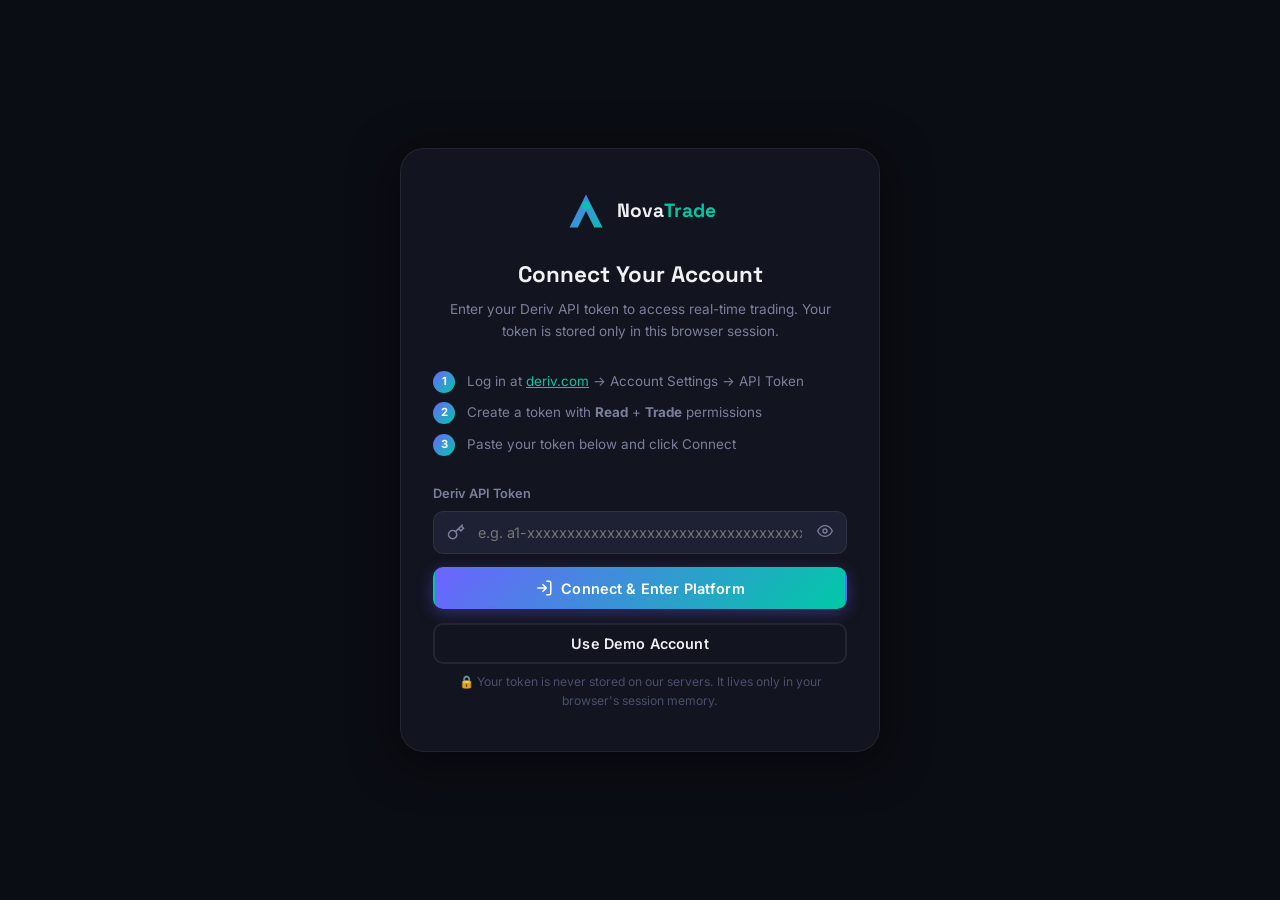
==== commit cf98cccc: "fix: bot symbol dropdown — hardcode options in HTML, fix script load order, self-init in bot.js" ====
--- a/dashboard.html
+++ b/dashboard.html
@@ -7,6 +7,7 @@
   <link rel="icon" type="image/svg+xml" href="assets/logo.svg"/>
   <link rel="stylesheet" href="css/main.css"/>
   <link rel="stylesheet" href="css/dashboard.css"/>
+  <link rel="stylesheet" href="css/bot.css"/>
   <link href="https://fonts.googleapis.com/css2?family=Inter:wght@300;400;500;600;700;800&family=Space+Grotesk:wght@400;500;600;700&display=swap" rel="stylesheet"/>
 </head>
 <body class="dashboard-body">
@@ -104,6 +105,11 @@
       <a href="#" class="sidebar-link" data-tab="markets">
         <svg width="18" height="18" viewBox="0 0 24 24" fill="none" stroke="currentColor" stroke-width="2"><rect x="2" y="3" width="20" height="14" rx="2"/><line x1="8" y1="21" x2="16" y2="21"/><line x1="12" y1="17" x2="12" y2="21"/></svg>
         <span>Markets</span>
+      </a>
+      <a href="#" class="sidebar-link sidebar-link--bot" data-tab="bot">
+        <svg width="18" height="18" viewBox="0 0 24 24" fill="none" stroke="currentColor" stroke-width="2"><rect x="3" y="11" width="18" height="11" rx="2"/><path d="M7 11V7a5 5 0 0 1 10 0v4"/><line x1="12" y1="15" x2="12" y2="17"/></svg>
+        <span>Auto Bot</span>
+        <span class="sidebar-bot-badge">AI</span>
       </a>
     </nav>
 
@@ -404,6 +410,217 @@
       </div>
     </div>
 
+    <!-- BOT TAB -->
+    <div class="tab-content" id="tab-bot">
+
+      <!-- TOP ROW: config + live stats -->
+      <div class="bot-top-row">
+
+        <!-- CONFIG CARD -->
+        <div class="panel bot-config-panel">
+          <div class="panel-header">
+            <h3>⚡ Bot Configuration</h3>
+            <div id="botStatusPill" class="bot-pill bot-pill--idle">○ Idle</div>
+          </div>
+          <div class="bot-config-body">
+
+            <div class="bot-form-row">
+              <div class="bot-form-group">
+                <label>Volatility Market</label>
+                <select id="botSymbol" class="form-control bot-symbol-select">
+                  <option value="R_10">Volatility 10 Index</option>
+                  <option value="R_25">Volatility 25 Index</option>
+                  <option value="R_50">Volatility 50 Index</option>
+                  <option value="R_75">Volatility 75 Index</option>
+                  <option value="R_100" selected>Volatility 100 Index</option>
+                  <option value="1HZ10V">Volatility 10 (1s) Index</option>
+                  <option value="1HZ25V">Volatility 25 (1s) Index</option>
+                  <option value="1HZ50V">Volatility 50 (1s) Index</option>
+                  <option value="1HZ75V">Volatility 75 (1s) Index</option>
+                  <option value="1HZ100V">Volatility 100 (1s) Index</option>
+                </select>
+              </div>
+            </div>
+
+            <div class="bot-form-row">
+              <div class="bot-form-group">
+                <label>Default Stake (USD)</label>
+                <div class="input-wrap">
+                  <span class="input-prefix">$</span>
+                  <input type="number" id="botStake" value="1" min="0.35" step="0.01" class="form-control" style="padding-left:1.8rem"/>
+                </div>
+              </div>
+              <div class="bot-form-group">
+                <label>Max Martingale Steps</label>
+                <input type="number" id="botMaxMartingale" value="6" min="1" max="15" class="form-control"/>
+              </div>
+            </div>
+
+            <div class="bot-form-row">
+              <div class="bot-form-group">
+                <label>Take Profit (USD)</label>
+                <div class="input-wrap">
+                  <span class="input-prefix">$</span>
+                  <input type="number" id="botTakeProfit" value="20" min="0.01" step="0.01" class="form-control" style="padding-left:1.8rem"/>
+                </div>
+              </div>
+              <div class="bot-form-group">
+                <label>Stop Loss (USD)</label>
+                <div class="input-wrap">
+                  <span class="input-prefix">$</span>
+                  <input type="number" id="botStopLoss" value="10" min="0.01" step="0.01" class="form-control" style="padding-left:1.8rem"/>
+                </div>
+              </div>
+            </div>
+
+            <!-- TP/SL Progress Bars -->
+            <div class="bot-progress-section">
+              <div class="bot-prog-row">
+                <span class="bot-prog-label">TP Progress</span>
+                <span class="bot-prog-pct" id="botTpPct">0%</span>
+              </div>
+              <div class="bot-prog-track">
+                <div class="bot-prog-fill bot-prog-tp" id="botTpBar" style="width:0%"></div>
+              </div>
+              <div class="bot-prog-row" style="margin-top:.6rem">
+                <span class="bot-prog-label">SL Exposure</span>
+                <span class="bot-prog-pct bot-pct-sl" id="botSlPct">0%</span>
+              </div>
+              <div class="bot-prog-track">
+                <div class="bot-prog-fill bot-prog-sl" id="botSlBar" style="width:0%"></div>
+              </div>
+            </div>
+
+            <!-- Strategy info -->
+            <div class="bot-strategy-card">
+              <div class="bot-strat-title">📋 Strategy Rules</div>
+              <ul class="bot-strat-list">
+                <li>Starts trading <span class="bot-span-even">EVEN</span> digits at default stake</li>
+                <li>✅ <b>WIN</b> → Keep same type, reset stake to default</li>
+                <li>❌ <b>LOSS</b> → Switch type + double stake (martingale)</li>
+                <li>Trades every single tick on the selected Volatility Index</li>
+                <li>Auto-stops at Take Profit or Stop Loss</li>
+              </ul>
+            </div>
+
+            <div class="bot-action-row">
+              <button class="btn btn-primary" id="botStartBtn">
+                <svg width="16" height="16" viewBox="0 0 24 24" fill="none" stroke="currentColor" stroke-width="2.5"><polygon points="5 3 19 12 5 21 5 3"/></svg>
+                Start Bot
+              </button>
+              <button class="btn btn-danger" id="botStopBtn" disabled>
+                <svg width="16" height="16" viewBox="0 0 24 24" fill="none" stroke="currentColor" stroke-width="2.5"><rect x="3" y="3" width="18" height="18" rx="2"/></svg>
+                Stop Bot
+              </button>
+            </div>
+
+          </div>
+        </div>
+
+        <!-- LIVE STATS CARD -->
+        <div class="bot-stats-col">
+
+          <!-- Mode + next trade -->
+          <div class="panel bot-live-card">
+            <div class="panel-header"><h3>Live Status</h3></div>
+            <div class="bot-live-body">
+              <div class="bot-mode-row">
+                <span class="bot-mode-label">Current Mode</span>
+                <span id="botModeDisplay" class="bot-mode-badge mode-even">⚡ EVEN</span>
+              </div>
+              <div class="bot-next-row" id="botNextInfo">—</div>
+            </div>
+          </div>
+
+          <!-- KPI Grid -->
+          <div class="bot-kpi-grid">
+            <div class="bot-kpi">
+              <div class="bot-kpi-label">P&L</div>
+              <div class="bot-kpi-val" id="botPnl">$0.00</div>
+            </div>
+            <div class="bot-kpi">
+              <div class="bot-kpi-label">Peak P&L</div>
+              <div class="bot-kpi-val" id="botHighwater">$0.00</div>
+            </div>
+            <div class="bot-kpi">
+              <div class="bot-kpi-label">Trades</div>
+              <div class="bot-kpi-val" id="botTotalTrades">0</div>
+            </div>
+            <div class="bot-kpi">
+              <div class="bot-kpi-label">Wins</div>
+              <div class="bot-kpi-val" style="color:var(--green)" id="botWins">0</div>
+            </div>
+            <div class="bot-kpi">
+              <div class="bot-kpi-label">Losses</div>
+              <div class="bot-kpi-val" style="color:var(--red)" id="botLosses">0</div>
+            </div>
+            <div class="bot-kpi">
+              <div class="bot-kpi-label">Consec. Losses</div>
+              <div class="bot-kpi-val" id="botConsLosses">0</div>
+            </div>
+            <div class="bot-kpi">
+              <div class="bot-kpi-label">Win Rate</div>
+              <div class="bot-kpi-val" id="botWinRate">—</div>
+            </div>
+            <div class="bot-kpi">
+              <div class="bot-kpi-label">Current Stake</div>
+              <div class="bot-kpi-val" id="botCurrentStake">—</div>
+            </div>
+            <div class="bot-kpi">
+              <div class="bot-kpi-label">Elapsed</div>
+              <div class="bot-kpi-val" id="botElapsed">—</div>
+            </div>
+          </div>
+
+          <!-- Win-rate bar -->
+          <div class="panel bot-wr-panel">
+            <div class="bot-wr-header">
+              <span>Win Rate</span>
+              <span id="botWinRate2" class="bot-wr-pct"></span>
+            </div>
+            <div class="bot-wr-track">
+              <div class="bot-wr-fill" id="botWrBar" style="width:0%"></div>
+            </div>
+          </div>
+
+        </div>
+      </div>
+
+      <!-- LOG -->
+      <div class="panel">
+        <div class="panel-header">
+          <h3>Activity Log</h3>
+          <span class="badge" id="botTradeCount">0 trades</span>
+        </div>
+        <div class="bot-log-container" id="botLogContainer"></div>
+      </div>
+
+      <!-- TRADES TABLE -->
+      <div class="panel">
+        <div class="panel-header"><h3>Trade History</h3></div>
+        <div class="table-wrap">
+          <table class="data-table">
+            <thead>
+              <tr>
+                <th>#</th>
+                <th>Time</th>
+                <th>Type</th>
+                <th>Stake</th>
+                <th>Digit</th>
+                <th>Result</th>
+                <th>P&L</th>
+                <th>Cumulative</th>
+              </tr>
+            </thead>
+            <tbody id="botTradeTbody">
+              <tr class="empty-row"><td colspan="8">Bot not started yet.</td></tr>
+            </tbody>
+          </table>
+        </div>
+      </div>
+
+    </div><!-- /tab-bot -->
+
   </main>
 </div>
 
@@ -412,6 +629,7 @@
 
 <script src="js/deriv-ws.js"></script>
 <script src="js/chart.js"></script>
+<script src="js/bot.js"></script>
 <script src="js/dashboard.js"></script>
 </body>
 </html>
--- a/css/dashboard.css
+++ b/css/dashboard.css
@@ -16,6 +16,8 @@
   padding: 2.5rem 2rem;
   max-width: 480px; width: 100%;
   box-shadow: var(--shadow-lg);
+  position: relative;
+  overflow: hidden;
 }
 .auth-logo {
   display: flex; align-items: center; justify-content: center; gap: .6rem;
@@ -75,6 +77,15 @@
 }
 .auth-error.visible { display: block; }
 .auth-note { font-size: .76rem; color: var(--text-dim); text-align: center; margin-top: .5rem; }
+
+.auth-resume-msg {
+  position: absolute; inset: 0;
+  background: var(--bg-deep);
+  display: flex; align-items: center; justify-content: center; gap: .9rem;
+  border-radius: var(--r-xl);
+  font-size: .9rem; font-weight: 500; color: var(--text-muted);
+  z-index: 10;
+}
 
 /* ---- DASHBOARD LAYOUT ---- */
 .dashboard-body {
@@ -406,18 +417,23 @@
 /* ---- MARKETS WATCHLIST ---- */
 .markets-watchlist { padding: .5rem 0; }
 .watchlist-loading { padding: 2rem; text-align: center; color: var(--text-muted); font-size: .85rem; display: flex; align-items: center; justify-content: center; gap: .75rem; }
+.watchlist-empty { padding: 2rem; text-align: center; color: var(--text-dim); font-size: .85rem; }
+.wl-cat-label { padding: .45rem 1.25rem .25rem; font-size: .68rem; font-weight: 700; text-transform: uppercase; letter-spacing: .1em; color: var(--text-dim); }
 .watchlist-item {
   display: flex; align-items: center; justify-content: space-between;
-  padding: .65rem 1.25rem;
+  padding: .6rem 1.25rem;
   border-bottom: 1px solid var(--border);
   cursor: pointer; transition: background .15s;
 }
 .watchlist-item:hover { background: var(--bg-input); }
+.watchlist-item.wl-active { background: rgba(108,99,255,.08); border-left: 2px solid var(--purple); }
 .watchlist-item:last-child { border-bottom: none; }
-.wi-symbol { font-weight: 600; font-size: .88rem; color: var(--text); }
-.wi-name { font-size: .75rem; color: var(--text-muted); margin-top: .05rem; }
-.wi-price { font-family: var(--font-display); font-weight: 700; font-size: .9rem; text-align: right; }
-.wi-change { font-size: .75rem; font-weight: 600; text-align: right; }
+.wl-left {}
+.wl-right { text-align: right; }
+.wi-symbol { font-weight: 600; font-size: .85rem; color: var(--text); }
+.wi-name { font-size: .73rem; color: var(--text-muted); margin-top: .05rem; }
+.wi-price { font-family: var(--font-display); font-weight: 700; font-size: .88rem; }
+.wi-change { font-size: .72rem; font-weight: 600; margin-top: .05rem; }
 .wi-up { color: var(--green); }
 .wi-down { color: var(--red); }
 .search-wrap { flex: 1; max-width: 240px; }
@@ -454,16 +470,18 @@
   border-radius: var(--r-md);
   padding: .75rem 1.1rem;
   font-size: .84rem; font-weight: 500;
-  max-width: 320px;
+  max-width: 340px;
   box-shadow: var(--shadow-md);
   pointer-events: all;
-  animation: toastIn .25s ease-out;
+  opacity: 0;
+  transform: translateX(24px);
+  transition: opacity .25s ease, transform .25s ease;
   display: flex; align-items: center; gap: .6rem;
 }
+.toast.visible { opacity: 1; transform: none; }
 .toast.toast-success { border-left: 3px solid var(--green); }
 .toast.toast-error   { border-left: 3px solid var(--red); }
 .toast.toast-info    { border-left: 3px solid var(--purple); }
-@keyframes toastIn { from { opacity: 0; transform: translateX(20px); } to { opacity: 1; transform: none; } }
 
 /* ---- RESPONSIVE DASHBOARD ---- */
 @media (max-width: 1024px) {
--- a/css/bot.css
+++ b/css/bot.css
@@ -0,0 +1,259 @@
+/* ============================================================
+   NovaTrade — Trading Bot Styles
+   ============================================================ */
+
+/* ---- BOT SYMBOL SELECT ---- */
+.bot-symbol-select {
+  width: 100%;
+  background: var(--bg-input);
+  border: 1px solid var(--border);
+  border-radius: var(--r-md);
+  color: var(--text);
+  font-size: .88rem;
+  font-family: var(--font-body);
+  padding: .65rem .85rem;
+  outline: none;
+  cursor: pointer;
+  appearance: auto;          /* keep native arrow so it's obviously a select */
+  -webkit-appearance: auto;
+  transition: border-color .2s;
+  /* Ensure the dropdown list itself is scrollable */
+  overflow-y: auto;
+}
+.bot-symbol-select:focus {
+  border-color: var(--border-focus);
+  box-shadow: 0 0 0 2px rgba(108,99,255,.18);
+}
+.bot-symbol-select option {
+  background: #1a1d2e;
+  color: var(--text);
+  font-size: .88rem;
+  padding: .4rem .85rem;
+}
+.bot-symbol-select option:hover,
+.bot-symbol-select option:checked {
+  background: rgba(108,99,255,.25);
+  color: var(--purple);
+}
+
+/* ---- SIDEBAR BOT LINK ---- */
+.sidebar-link--bot { margin-top: .5rem; border-top: 1px solid var(--border); padding-top: .85rem; }
+.sidebar-link--bot.active { background: rgba(0,201,167,.12); color: var(--teal); }
+.sidebar-bot-badge {
+  margin-left: auto;
+  background: linear-gradient(135deg, var(--purple), var(--teal));
+  color: #fff;
+  font-size: .6rem; font-weight: 800;
+  padding: .1rem .38rem;
+  border-radius: 99px;
+  letter-spacing: .04em;
+}
+
+/* ---- BOT STATUS PILL ---- */
+.bot-pill {
+  display: inline-flex; align-items: center; gap: .35rem;
+  font-size: .75rem; font-weight: 700;
+  padding: .2rem .75rem;
+  border-radius: 99px;
+  letter-spacing: .03em;
+}
+.bot-pill--idle    { background: rgba(123,127,153,.12); color: var(--text-muted); border: 1px solid var(--border); }
+.bot-pill--running {
+  background: rgba(0,201,167,.12);
+  color: var(--teal);
+  border: 1px solid rgba(0,201,167,.3);
+  animation: botPulse 2s ease-in-out infinite;
+}
+@keyframes botPulse { 0%,100% { box-shadow: 0 0 0 0 rgba(0,201,167,.3); } 50% { box-shadow: 0 0 0 5px rgba(0,201,167,0); } }
+
+/* ---- TOP ROW LAYOUT ---- */
+.bot-top-row {
+  display: grid;
+  grid-template-columns: 380px 1fr;
+  gap: 1.25rem;
+  align-items: start;
+}
+
+/* ---- CONFIG PANEL ---- */
+.bot-config-panel {}
+.bot-config-body { padding: 1.25rem; display: flex; flex-direction: column; gap: 1rem; }
+.bot-form-row { display: grid; grid-template-columns: 1fr 1fr; gap: .75rem; }
+.bot-form-row:first-of-type { grid-template-columns: 1fr; }
+.bot-form-group { display: flex; flex-direction: column; gap: .35rem; }
+.bot-form-group label { font-size: .75rem; font-weight: 600; color: var(--text-muted); text-transform: uppercase; letter-spacing: .06em; }
+
+/* ---- PROGRESS ---- */
+.bot-progress-section { display: flex; flex-direction: column; gap: .35rem; }
+.bot-prog-row { display: flex; justify-content: space-between; align-items: center; font-size: .77rem; }
+.bot-prog-label { color: var(--text-muted); }
+.bot-prog-pct { font-weight: 700; color: var(--green); }
+.bot-pct-sl { color: var(--red); }
+.bot-prog-track {
+  width: 100%; height: 6px;
+  background: var(--bg-input);
+  border-radius: 99px;
+  overflow: hidden;
+}
+.bot-prog-fill {
+  height: 100%; border-radius: 99px;
+  transition: width .4s ease;
+}
+.bot-prog-tp { background: linear-gradient(90deg, var(--teal), var(--green)); }
+.bot-prog-sl { background: linear-gradient(90deg, var(--orange), var(--red)); }
+
+/* ---- STRATEGY CARD ---- */
+.bot-strategy-card {
+  background: var(--bg-deep);
+  border: 1px solid var(--border);
+  border-radius: var(--r-md);
+  padding: .9rem 1rem;
+}
+.bot-strat-title { font-size: .8rem; font-weight: 700; color: var(--text); margin-bottom: .6rem; }
+.bot-strat-list { list-style: none; display: flex; flex-direction: column; gap: .3rem; }
+.bot-strat-list li { font-size: .8rem; color: var(--text-muted); padding-left: .25rem; }
+
+/* ---- ACTION BUTTONS ---- */
+.bot-action-row { display: flex; gap: .75rem; }
+.bot-action-row .btn { flex: 1; justify-content: center; }
+.btn-danger {
+  background: rgba(239,68,68,.15);
+  color: var(--red);
+  border: 1.5px solid rgba(239,68,68,.35);
+}
+.btn-danger:hover:not(:disabled) { background: var(--red); color: #fff; border-color: var(--red); }
+.btn-danger:disabled { opacity: .4; cursor: not-allowed; }
+.btn-primary:disabled { opacity: .4; cursor: not-allowed; }
+
+/* ---- STATS COLUMN ---- */
+.bot-stats-col { display: flex; flex-direction: column; gap: 1.25rem; }
+
+/* ---- LIVE CARD ---- */
+.bot-live-body { padding: 1rem 1.25rem; display: flex; flex-direction: column; gap: .75rem; }
+.bot-mode-row { display: flex; align-items: center; justify-content: space-between; }
+.bot-mode-label { font-size: .8rem; color: var(--text-muted); }
+.bot-mode-badge {
+  font-size: .85rem; font-weight: 800;
+  padding: .3rem .85rem;
+  border-radius: 99px;
+  letter-spacing: .06em;
+}
+.mode-even {
+  background: rgba(108,99,255,.18);
+  color: var(--purple);
+  border: 1px solid rgba(108,99,255,.35);
+}
+.mode-odd {
+  background: rgba(0,201,167,.15);
+  color: var(--teal);
+  border: 1px solid rgba(0,201,167,.3);
+}
+.bot-next-row {
+  font-size: .83rem; color: var(--text-muted);
+  background: var(--bg-deep);
+  padding: .55rem .85rem;
+  border-radius: var(--r-md);
+  border: 1px solid var(--border);
+}
+.bot-dot-ready { color: var(--green); font-weight: 700; }
+.bot-dot-spin  { color: var(--yellow); font-weight: 700; animation: botPulse 1s ease-in-out infinite; }
+
+/* ---- KPI GRID ---- */
+.bot-kpi-grid {
+  display: grid;
+  grid-template-columns: repeat(3, 1fr);
+  gap: .6rem;
+}
+.bot-kpi {
+  background: var(--bg-card);
+  border: 1px solid var(--border);
+  border-radius: var(--r-md);
+  padding: .75rem .9rem;
+  display: flex; flex-direction: column; gap: .25rem;
+}
+.bot-kpi-label { font-size: .7rem; color: var(--text-muted); text-transform: uppercase; letter-spacing: .06em; }
+.bot-kpi-val   { font-family: var(--font-display); font-size: 1.05rem; font-weight: 700; }
+
+/* ---- WIN RATE BAR ---- */
+.bot-wr-panel {}
+.bot-wr-panel .panel-header ~ * { padding: .75rem 1.25rem; }
+.bot-wr-header {
+  padding: .75rem 1.25rem .35rem;
+  display: flex; justify-content: space-between; align-items: center;
+  font-size: .8rem; color: var(--text-muted);
+}
+.bot-wr-pct { font-weight: 700; color: var(--teal); }
+.bot-wr-track {
+  margin: 0 1.25rem .9rem;
+  height: 8px;
+  background: var(--bg-input);
+  border-radius: 99px;
+  overflow: hidden;
+}
+.bot-wr-fill {
+  height: 100%;
+  background: linear-gradient(90deg, var(--purple), var(--teal));
+  border-radius: 99px;
+  transition: width .5s ease;
+}
+
+/* ---- LOG ---- */
+.bot-log-container {
+  max-height: 280px;
+  overflow-y: auto;
+  padding: .5rem 0;
+}
+.bll {
+  display: flex; align-items: baseline; gap: .6rem;
+  padding: .4rem 1.1rem;
+  font-size: .8rem; line-height: 1.5;
+  border-bottom: 1px solid rgba(255,255,255,.03);
+}
+.bll:last-child { border-bottom: none; }
+.bll-ts { font-size: .7rem; color: var(--text-dim); flex-shrink: 0; font-variant-numeric: tabular-nums; }
+.bll--info    { color: var(--text-muted); }
+.bll--success { color: var(--green); }
+.bll--error   { color: var(--red); }
+.bll--warn    { color: var(--yellow); }
+
+/* ---- SPANS ---- */
+.bot-span-even {
+  font-weight: 800;
+  background: rgba(108,99,255,.18);
+  color: var(--purple);
+  padding: .05rem .35rem;
+  border-radius: 3px;
+}
+.bot-span-odd {
+  font-weight: 800;
+  background: rgba(0,201,167,.15);
+  color: var(--teal);
+  padding: .05rem .35rem;
+  border-radius: 3px;
+}
+
+/* ---- TRADE TABLE BADGES ---- */
+.bot-badge-even {
+  background: rgba(108,99,255,.18); color: var(--purple);
+  font-size: .73rem; font-weight: 700;
+  padding: .15rem .55rem; border-radius: 4px;
+}
+.bot-badge-odd {
+  background: rgba(0,201,167,.15); color: var(--teal);
+  font-size: .73rem; font-weight: 700;
+  padding: .15rem .55rem; border-radius: 4px;
+}
+.bot-status-open {
+  color: var(--yellow);
+  font-size: .75rem; font-weight: 600;
+}
+.bot-digit-cell { font-family: var(--font-display); font-weight: 700; font-size: .95rem; }
+
+/* ---- RESPONSIVE ---- */
+@media (max-width: 1024px) {
+  .bot-top-row { grid-template-columns: 1fr; }
+  .bot-kpi-grid { grid-template-columns: repeat(3, 1fr); }
+}
+@media (max-width: 640px) {
+  .bot-form-row { grid-template-columns: 1fr; }
+  .bot-kpi-grid { grid-template-columns: repeat(2, 1fr); }
+}
